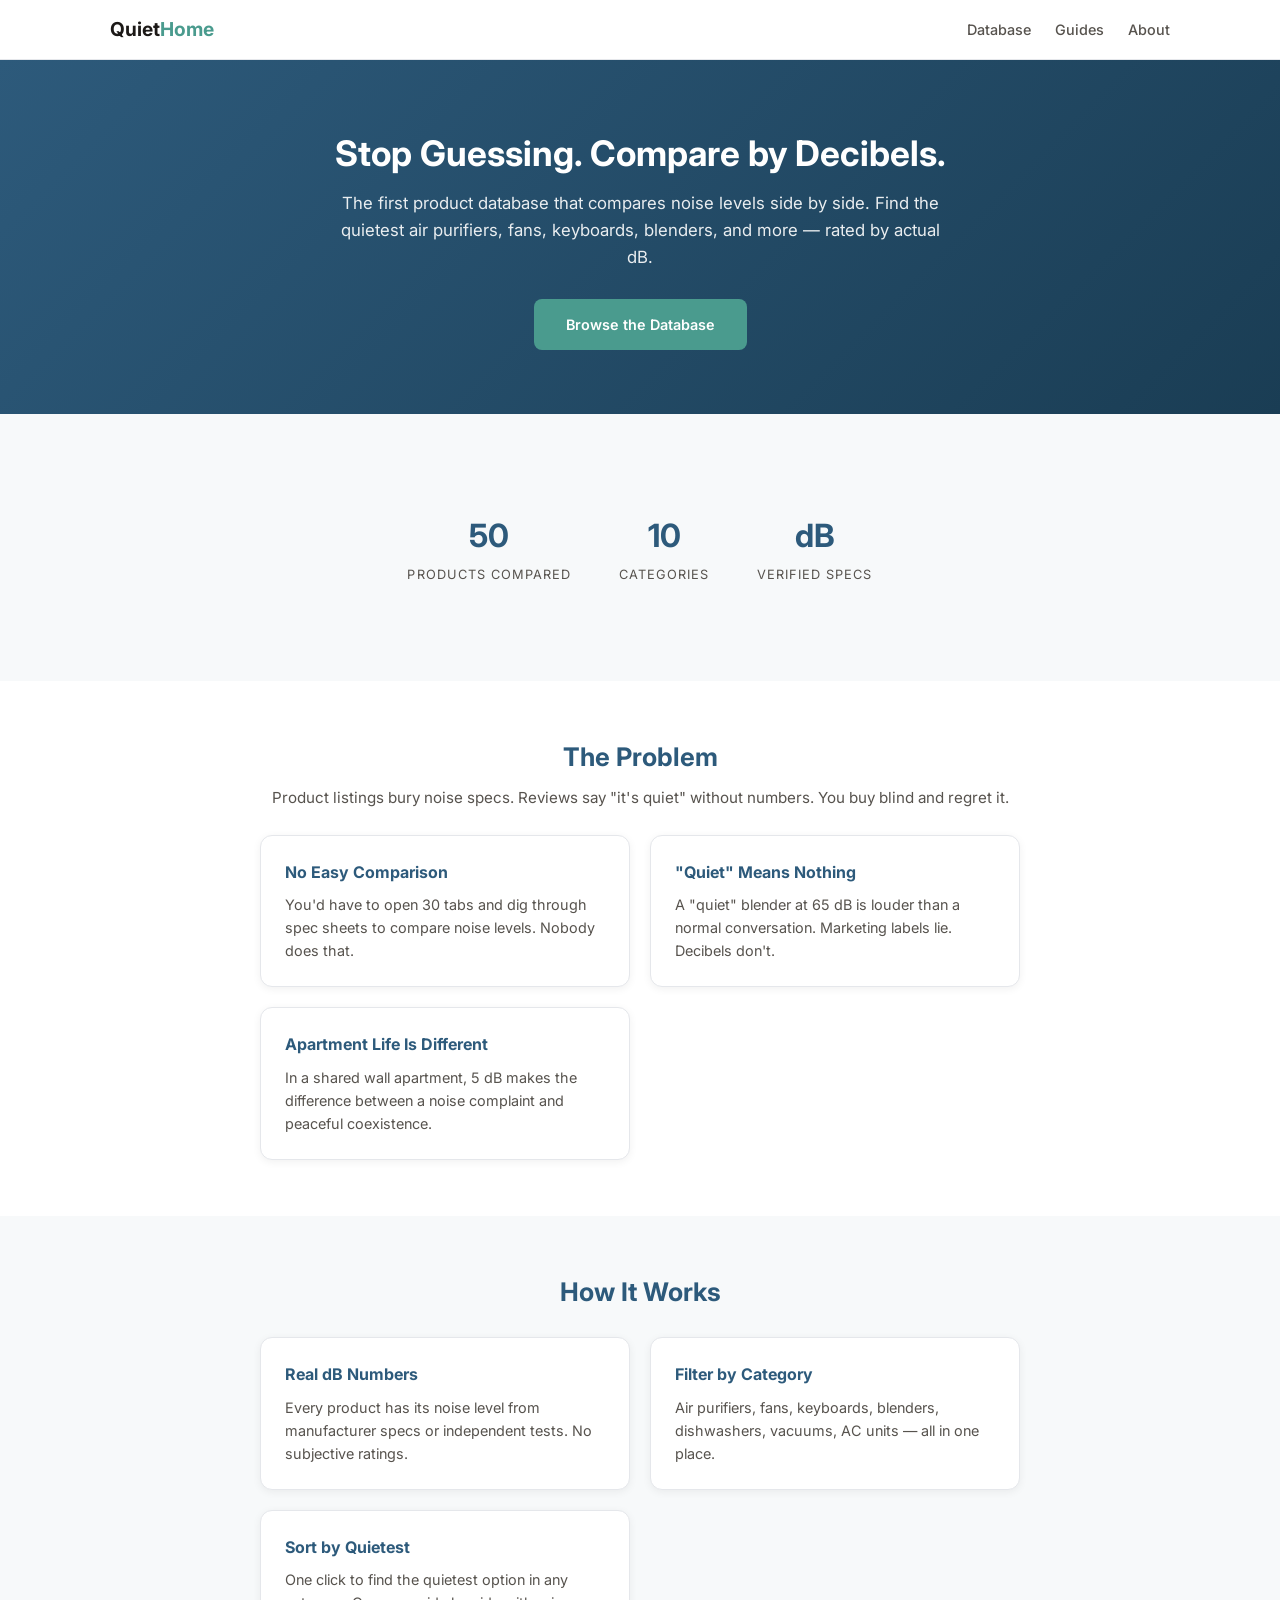
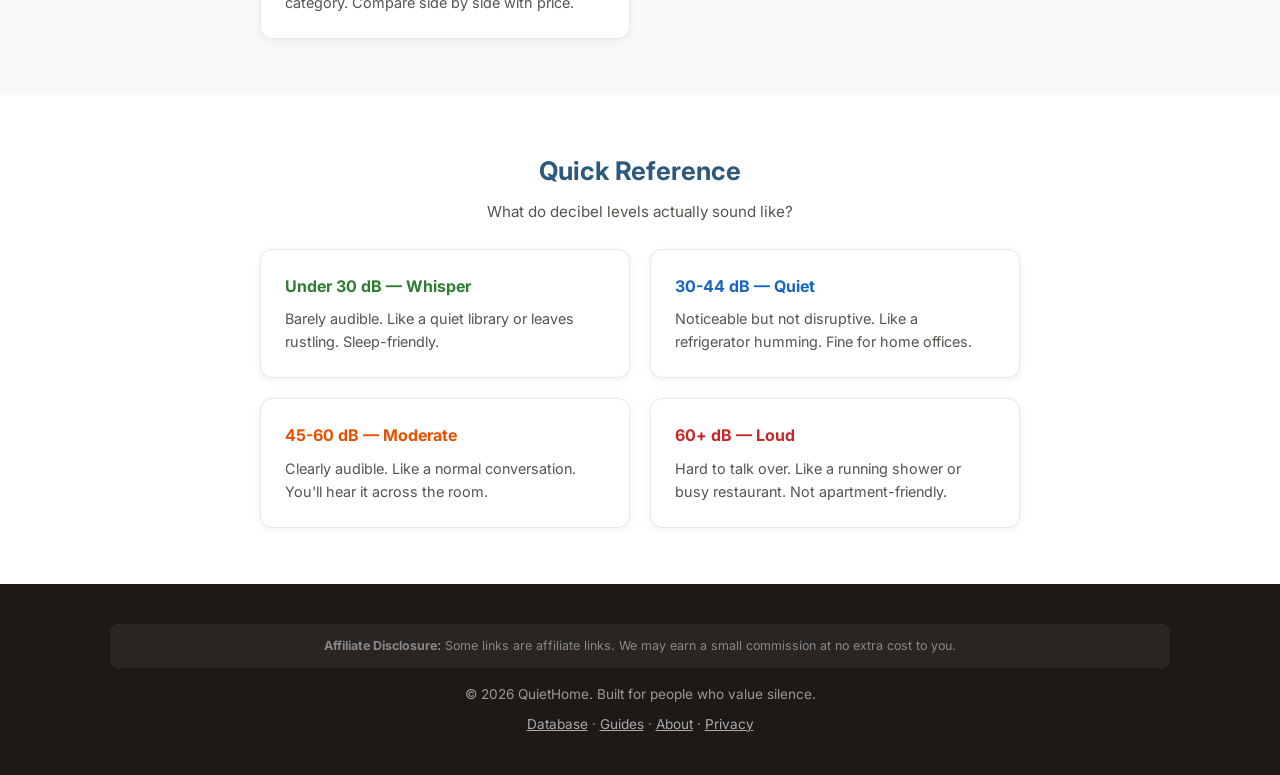
==== index.html @ 5611e461 "init: QuietHome - noise level database for home products 50 products compared by dB level across 10 " ====
<!DOCTYPE html>
<html lang="en">
<head>
<meta charset="UTF-8">
<meta name="viewport" content="width=device-width, initial-scale=1.0">
<title>QuietHome — The Noise Level Database for Every Home Product</title>
<meta name="description" content="Compare home products by actual noise level in decibels. Find the quietest air purifiers, fans, keyboards, blenders and more.">
<link rel="canonical" href="https://humancronadmin.github.io/quiet-home/">
<meta property="og:title" content="QuietHome — The Noise Level Database for Every Home Product">
<meta property="og:description" content="Compare home products by actual dB level. Find what's truly quiet.">
<meta property="og:url" content="https://humancronadmin.github.io/quiet-home/">
<meta property="og:type" content="website">
<meta name="twitter:card" content="summary">
<meta name="twitter:title" content="QuietHome — The Noise Level Database">
<meta name="twitter:description" content="Compare home products by actual dB level.">
<link rel="preconnect" href="https://fonts.googleapis.com">
<link href="https://fonts.googleapis.com/css2?family=Inter:wght@400;500;600;700&display=swap" rel="stylesheet">
<link rel="stylesheet" href="css/style.css">
</head>
<body>
<nav class="nav"><div class="container">
<a href="index.html" class="nav-brand">Quiet<span>Home</span></a>
<button class="nav-toggle" onclick="document.querySelector('.nav-links').classList.toggle('active')" aria-label="Menu">&#9776;</button>
<ul class="nav-links">
<li><a href="database.html">Database</a></li>
<li><a href="articles.html">Guides</a></li>
<li><a href="about.html">About</a></li>
</ul>
</div></nav>

<header class="hero"><div class="container">
<h1>Stop Guessing. Compare by Decibels.</h1>
<p>The first product database that compares noise levels side by side. Find the quietest air purifiers, fans, keyboards, blenders, and more — rated by actual dB.</p>
<a href="database.html" class="btn">Browse the Database</a>
</div></header>

<section><div class="container">
<div class="stats">
<div class="stat"><div class="stat-number" id="product-count">50</div><div class="stat-label">Products Compared</div></div>
<div class="stat"><div class="stat-number">10</div><div class="stat-label">Categories</div></div>
<div class="stat"><div class="stat-number">dB</div><div class="stat-label">Verified Specs</div></div>
</div>
</div></section>

<section style="background:var(--white)"><div class="container narrow">
<h2 class="section-title">The Problem</h2>
<p class="section-subtitle">Product listings bury noise specs. Reviews say "it's quiet" without numbers. You buy blind and regret it.</p>
<div class="card-grid">
<div class="card"><h3>No Easy Comparison</h3><p>You'd have to open 30 tabs and dig through spec sheets to compare noise levels. Nobody does that.</p></div>
<div class="card"><h3>"Quiet" Means Nothing</h3><p>A "quiet" blender at 65 dB is louder than a normal conversation. Marketing labels lie. Decibels don't.</p></div>
<div class="card"><h3>Apartment Life Is Different</h3><p>In a shared wall apartment, 5 dB makes the difference between a noise complaint and peaceful coexistence.</p></div>
</div>
</div></section>

<section><div class="container narrow">
<h2 class="section-title">How It Works</h2>
<div class="card-grid">
<div class="card"><h3>Real dB Numbers</h3><p>Every product has its noise level from manufacturer specs or independent tests. No subjective ratings.</p></div>
<div class="card"><h3>Filter by Category</h3><p>Air purifiers, fans, keyboards, blenders, dishwashers, vacuums, AC units — all in one place.</p></div>
<div class="card"><h3>Sort by Quietest</h3><p>One click to find the quietest option in any category. Compare side by side with price.</p></div>
</div>
</div></section>

<section style="background:var(--white)"><div class="container narrow">
<h2 class="section-title">Quick Reference</h2>
<p class="section-subtitle">What do decibel levels actually sound like?</p>
<div class="card-grid">
<div class="card"><h3 style="color:#2E7D32">Under 30 dB — Whisper</h3><p>Barely audible. Like a quiet library or leaves rustling. Sleep-friendly.</p></div>
<div class="card"><h3 style="color:#1565C0">30-44 dB — Quiet</h3><p>Noticeable but not disruptive. Like a refrigerator humming. Fine for home offices.</p></div>
<div class="card"><h3 style="color:#E65100">45-60 dB — Moderate</h3><p>Clearly audible. Like a normal conversation. You'll hear it across the room.</p></div>
<div class="card"><h3 style="color:#C62828">60+ dB — Loud</h3><p>Hard to talk over. Like a running shower or busy restaurant. Not apartment-friendly.</p></div>
</div>
</div></section>

<footer class="footer"><div class="container">
<div class="affiliate-disclosure"><strong>Affiliate Disclosure:</strong> Some links are affiliate links. We may earn a small commission at no extra cost to you.</div>
<p>&copy; 2026 QuietHome. Built for people who value silence.</p>
<p style="margin-top:8px"><a href="database.html">Database</a> &middot; <a href="articles.html">Guides</a> &middot; <a href="about.html">About</a> &middot; <a href="privacy.html">Privacy</a></p>
</div></footer>
</body>
</html>
---- css/style.css ----
:root{--primary:#2D5A7B;--accent:#4A9B8E;--bg:#F7F9FA;--white:#fff;--text:#1C1917;--muted:#57534E;--border:#E5E7EB;--card-shadow:0 2px 8px rgba(0,0,0,0.06)}
*{margin:0;padding:0;box-sizing:border-box}
body{font-family:'Inter','Helvetica Neue',sans-serif;color:var(--text);background:var(--bg);line-height:1.6;font-size:16px}
.container{max-width:1100px;margin:0 auto;padding:0 20px}
.narrow{max-width:800px}
a{color:var(--primary)}

/* Nav */
.nav{background:var(--white);border-bottom:1px solid var(--border);padding:14px 0;position:sticky;top:0;z-index:100}
.nav .container{display:flex;align-items:center;justify-content:space-between}
.nav-brand{font-weight:700;font-size:1.2rem;text-decoration:none;color:var(--text)}
.nav-brand span{color:var(--accent)}
.nav-toggle{display:none;background:none;border:none;font-size:1.5rem;cursor:pointer}
.nav-links{list-style:none;display:flex;gap:24px}
.nav-links a{text-decoration:none;color:var(--muted);font-size:0.9rem;font-weight:500}
.nav-links a:hover{color:var(--primary)}

/* Hero */
.hero{background:linear-gradient(135deg,var(--primary) 0%,#1a3d54 100%);color:#fff;padding:72px 0 64px;text-align:center}
.hero h1{font-size:2.2rem;font-weight:700;margin-bottom:16px;line-height:1.2}
.hero p{font-size:1.05rem;opacity:0.9;max-width:600px;margin:0 auto 28px}
.btn{display:inline-block;padding:14px 32px;background:var(--accent);color:#fff;text-decoration:none;border-radius:8px;font-weight:600;font-size:0.9rem;transition:transform 0.2s}
.btn:hover{transform:translateY(-2px)}

/* Cards */
.card-grid{display:grid;grid-template-columns:repeat(auto-fit,minmax(280px,1fr));gap:20px;margin-top:24px}
.card{background:var(--white);border:1px solid var(--border);border-radius:12px;padding:24px;box-shadow:var(--card-shadow)}
.card h3{font-size:1rem;margin-bottom:8px;color:var(--primary)}
.card p{font-size:0.9rem;color:var(--muted)}

/* Stats */
.stats{display:flex;justify-content:center;gap:48px;padding:40px 0;text-align:center}
.stat-number{font-size:2rem;font-weight:700;color:var(--primary)}
.stat-label{font-size:0.8rem;color:var(--muted);text-transform:uppercase;letter-spacing:0.08em;margin-top:4px}

/* Section */
section{padding:56px 0}
.section-title{font-size:1.6rem;font-weight:700;text-align:center;margin-bottom:8px;color:var(--primary)}
.section-subtitle{text-align:center;color:var(--muted);margin-bottom:24px;font-size:0.95rem}

/* Database */
.filters{display:flex;flex-wrap:wrap;gap:12px;margin-bottom:24px;align-items:center}
.filters select,.filters input{padding:10px 14px;border:1px solid var(--border);border-radius:8px;font-size:0.9rem;font-family:inherit;background:var(--white)}
.filters input{flex:1;min-width:200px}
.product-grid{display:grid;grid-template-columns:repeat(auto-fill,minmax(300px,1fr));gap:16px}
.product-card{background:var(--white);border:1px solid var(--border);border-radius:12px;padding:20px;box-shadow:var(--card-shadow);transition:transform 0.15s}
.product-card:hover{transform:translateY(-2px)}
.product-card h3{font-size:0.95rem;margin-bottom:4px}
.product-card .brand{font-size:0.8rem;color:var(--muted);margin-bottom:8px}
.product-card .db-badge{display:inline-block;padding:3px 10px;border-radius:20px;font-size:0.75rem;font-weight:600;margin-right:6px;margin-bottom:6px}
.db-whisper{background:#E8F5E9;color:#2E7D32}
.db-quiet{background:#E3F2FD;color:#1565C0}
.db-moderate{background:#FFF3E0;color:#E65100}
.db-noticeable{background:#FFEBEE;color:#C62828}
.product-card .price{font-weight:700;color:var(--primary);font-size:1.1rem}
.product-card .meta{font-size:0.8rem;color:var(--muted);margin-top:8px}
.product-count{text-align:center;color:var(--muted);margin-bottom:16px;font-size:0.9rem}

/* Footer */
.footer{background:#1C1917;color:#999;padding:40px 0;text-align:center;font-size:0.85rem}
.footer a{color:#aaa}
.affiliate-disclosure{background:rgba(255,255,255,0.05);border-radius:8px;padding:12px 16px;margin-bottom:16px;font-size:0.78rem;color:#888}

/* Mobile */
@media(max-width:480px){
.nav-toggle{display:block}
.nav-links{display:none;flex-direction:column;position:absolute;top:100%;left:0;right:0;background:var(--white);padding:16px;border-bottom:1px solid var(--border);gap:12px}
.nav-links.active{display:flex}
.hero h1{font-size:1.6rem}
.stats{flex-direction:column;gap:20px}
.filters{flex-direction:column}
.product-grid{grid-template-columns:1fr}
}
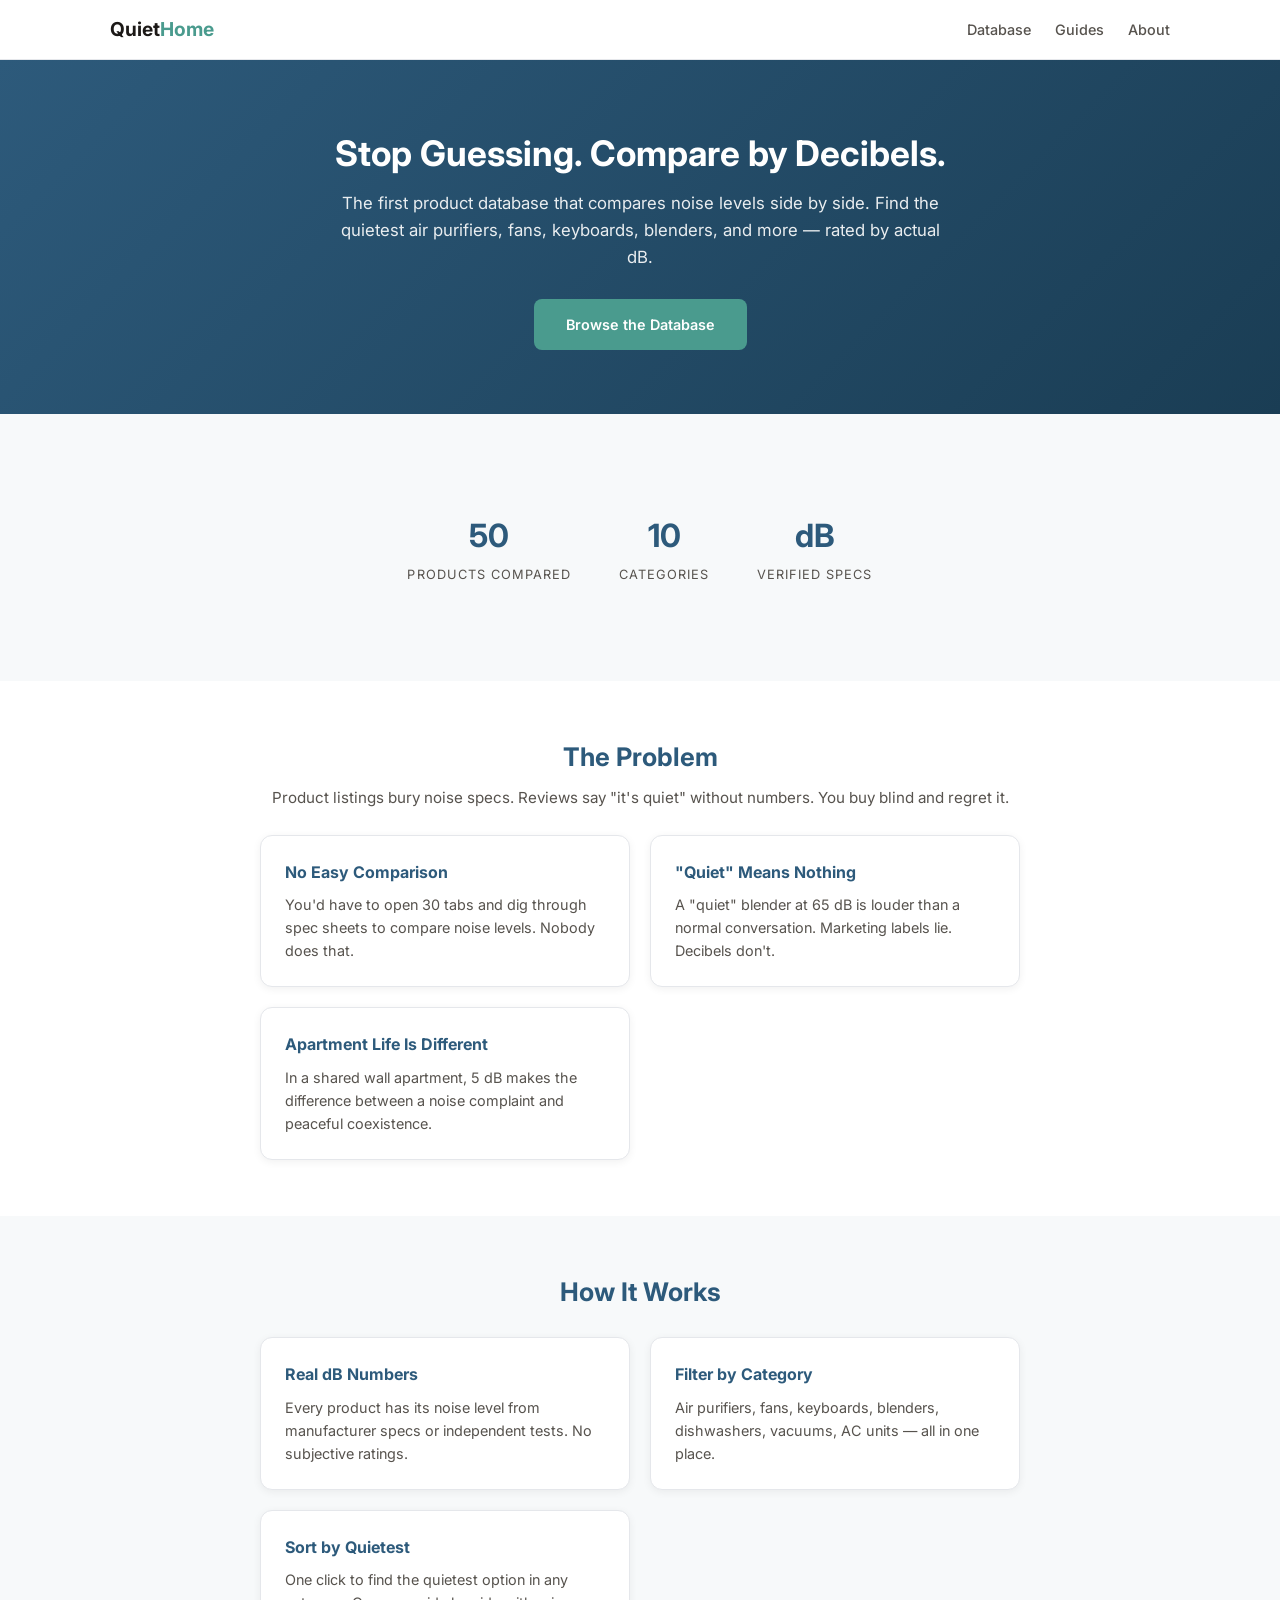
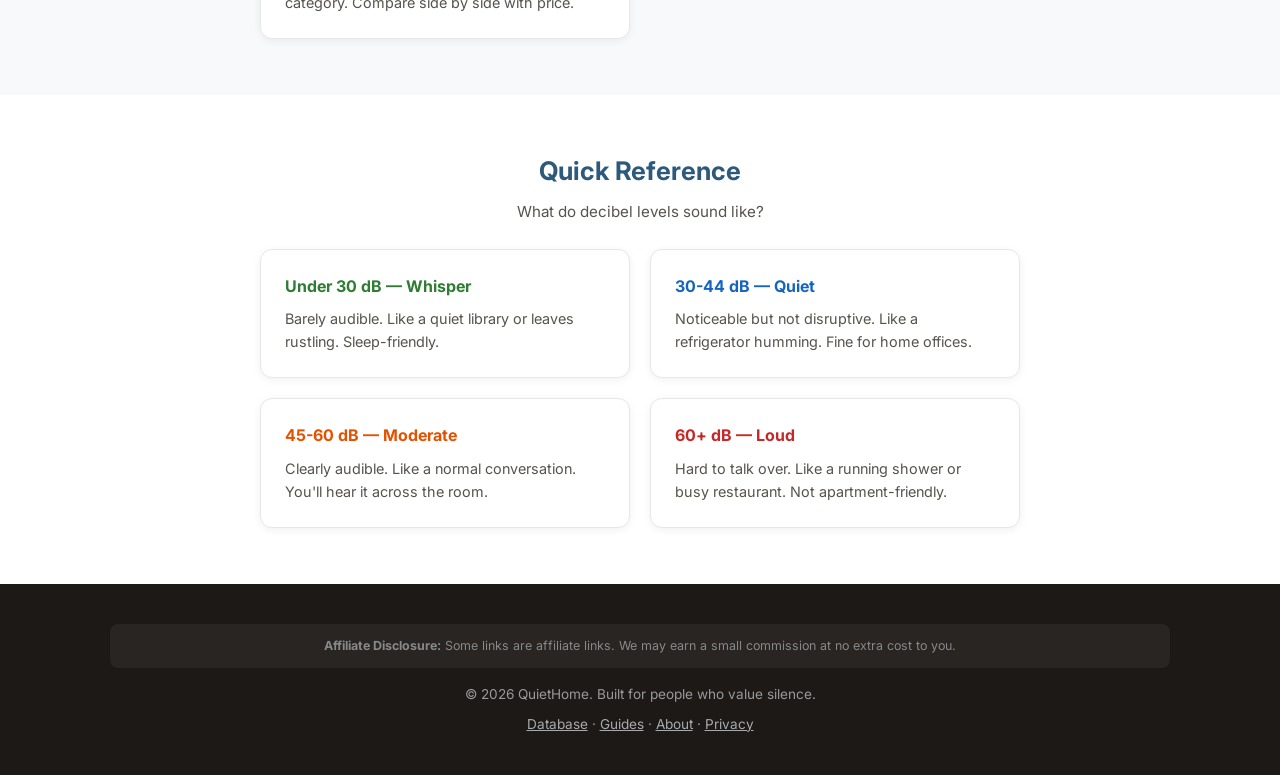
==== commit 1691a5d4: "Clean up formatting and add spec Co-Authored-By: Claude Opus 4.6 (1M context) <noreply@anthropic.com" ====
--- a/index.html
+++ b/index.html
@@ -1,13 +1,15 @@
 <!DOCTYPE html>
 <html lang="en">
 <head>
+<script type="text/javascript">(function(c,l,a,r,i,t,y){c[a]=c[a]||function(){(c[a].q=c[a].q||[]).push(arguments)};t=l.createElement(r);t.async=1;t.src="https://www.clarity.ms/tag/"+i;y=l.getElementsByTagName(r)[0];y.parentNode.insertBefore(t,y);})(window, document, "clarity", "script", "wb2jfrojoc");</script>
+<meta name="google-site-verification" content="V2clKLw3TIESFtet" />
 <meta charset="UTF-8">
 <meta name="viewport" content="width=device-width, initial-scale=1.0">
 <title>QuietHome — The Noise Level Database for Every Home Product</title>
 <meta name="description" content="Compare home products by actual noise level in decibels. Find the quietest air purifiers, fans, keyboards, blenders and more.">
 <link rel="canonical" href="https://humancronadmin.github.io/quiet-home/">
 <meta property="og:title" content="QuietHome — The Noise Level Database for Every Home Product">
-<meta property="og:description" content="Compare home products by actual dB level. Find what's truly quiet.">
+<meta property="og:description" content="Compare home products by actual dB level. Find what's quiet.">
 <meta property="og:url" content="https://humancronadmin.github.io/quiet-home/">
 <meta property="og:type" content="website">
 <meta name="twitter:card" content="summary">
@@ -16,6 +18,9 @@
 <link rel="preconnect" href="https://fonts.googleapis.com">
 <link href="https://fonts.googleapis.com/css2?family=Inter:wght@400;500;600;700&display=swap" rel="stylesheet">
 <link rel="stylesheet" href="css/style.css">
+
+<script type="application/ld+json">{"@context":"https://schema.org","@type":"WebSite","name":"QuietHome","url":"https://humancronadmin.github.io/quiet-home/","description":"QuietHome - quiet home appliances, low-noise products, noise reduction, white noise machines, silent keyboards, ","inLanguage":"en","potentialAction":{"@type":"SearchAction","target":{"@type":"EntryPoint","urlTemplate":"https://humancronadmin.github.io/quiet-home/?q={search_term_string}"},"query-input":"required name=search_term_string"}}</script>
+<script type="application/ld+json">{"@context":"https://schema.org","@type":"BreadcrumbList","itemListElement":[{"@type":"ListItem","position":1,"name":"Home","item":"https://humancronadmin.github.io/quiet-home/"}]}</script>
 </head>
 <body>
 <nav class="nav"><div class="container">
@@ -63,7 +68,7 @@
 
 <section style="background:var(--white)"><div class="container narrow">
 <h2 class="section-title">Quick Reference</h2>
-<p class="section-subtitle">What do decibel levels actually sound like?</p>
+<p class="section-subtitle">What do decibel levels sound like?</p>
 <div class="card-grid">
 <div class="card"><h3 style="color:#2E7D32">Under 30 dB — Whisper</h3><p>Barely audible. Like a quiet library or leaves rustling. Sleep-friendly.</p></div>
 <div class="card"><h3 style="color:#1565C0">30-44 dB — Quiet</h3><p>Noticeable but not disruptive. Like a refrigerator humming. Fine for home offices.</p></div>
@@ -77,5 +82,8 @@
 <p>&copy; 2026 QuietHome. Built for people who value silence.</p>
 <p style="margin-top:8px"><a href="database.html">Database</a> &middot; <a href="articles.html">Guides</a> &middot; <a href="about.html">About</a> &middot; <a href="privacy.html">Privacy</a></p>
 </div></footer>
+<script async src="https://pagead2.googlesyndication.com/pagead/js/adsbygoogle.js?client=ca-pub-6776399834647681" crossorigin="anonymous"></script>
+<script async src="https://www.googletagmanager.com/gtag/js?id=G-RD5SJ5B6LC"></script>
+<script>window.dataLayer=window.dataLayer||[];function gtag(){dataLayer.push(arguments)}gtag('js',new Date());gtag('config','G-RD5SJ5B6LC');</script>
 </body>
 </html>
